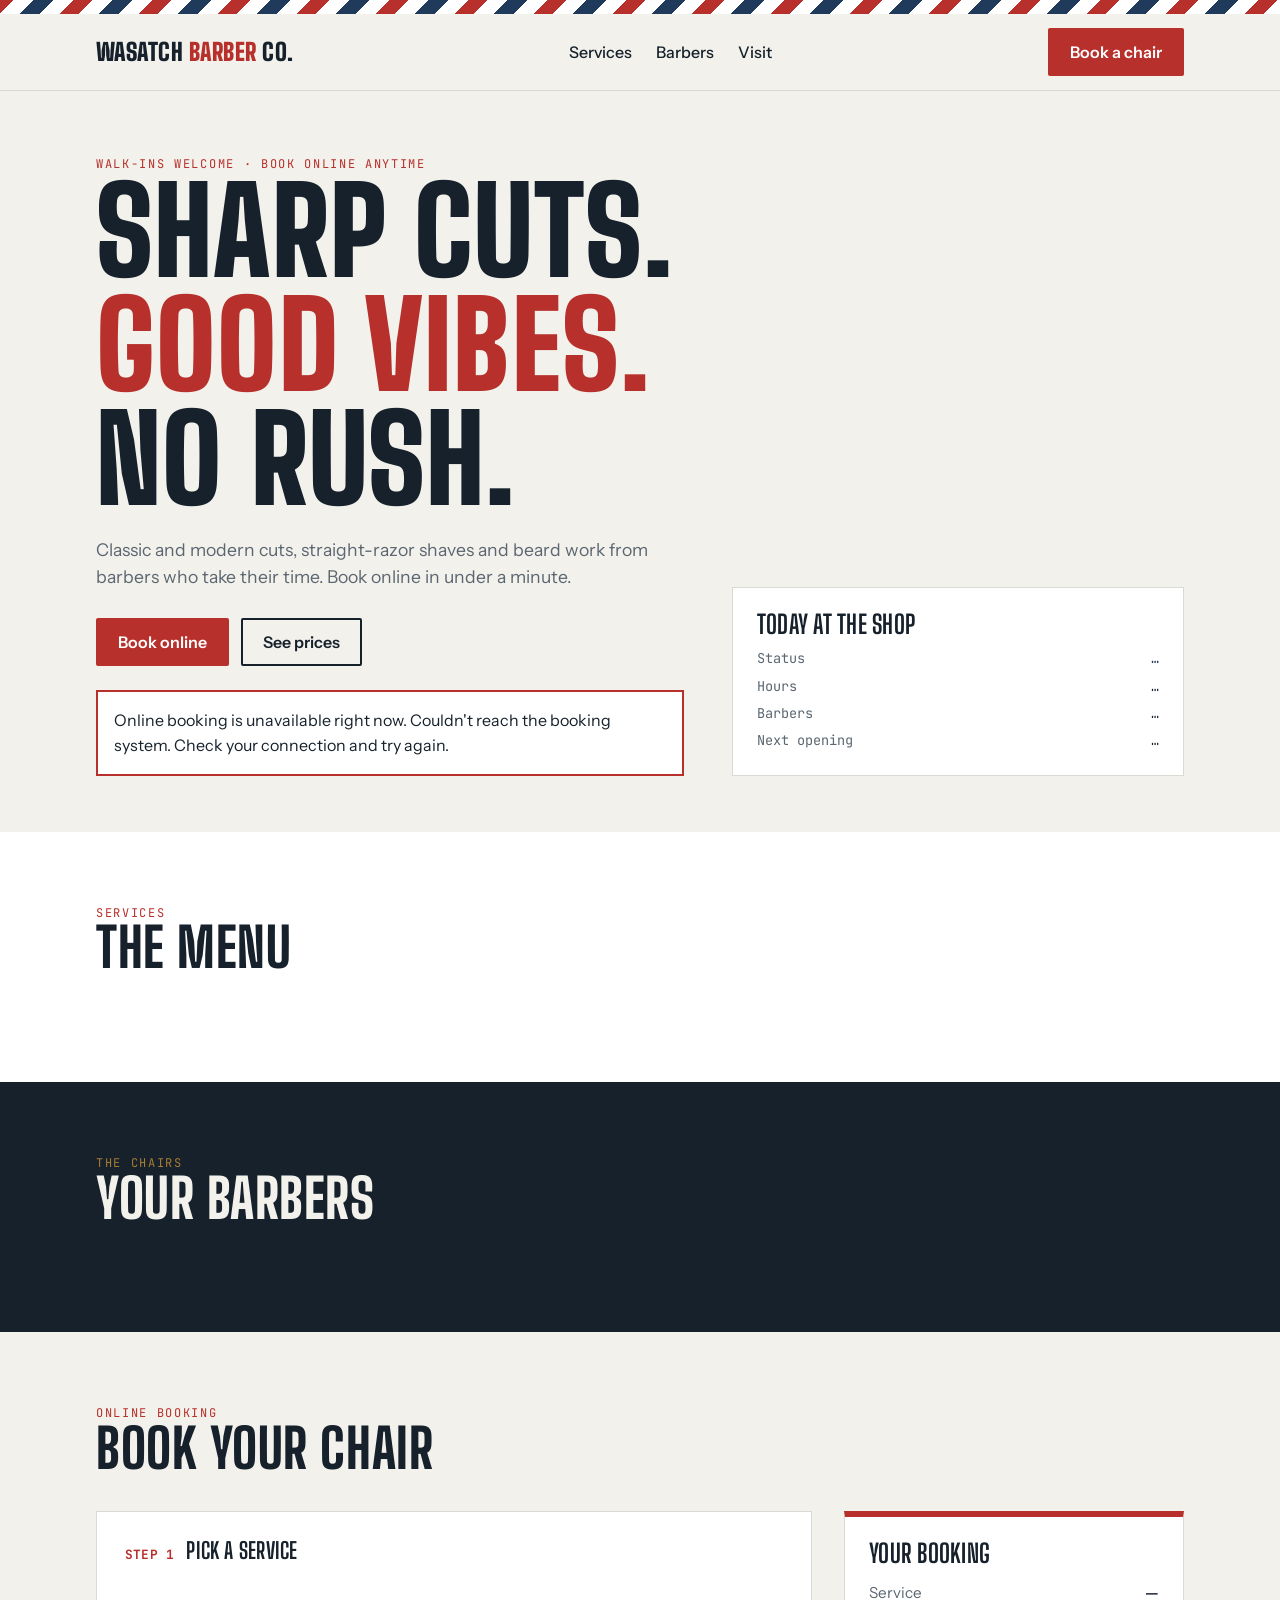
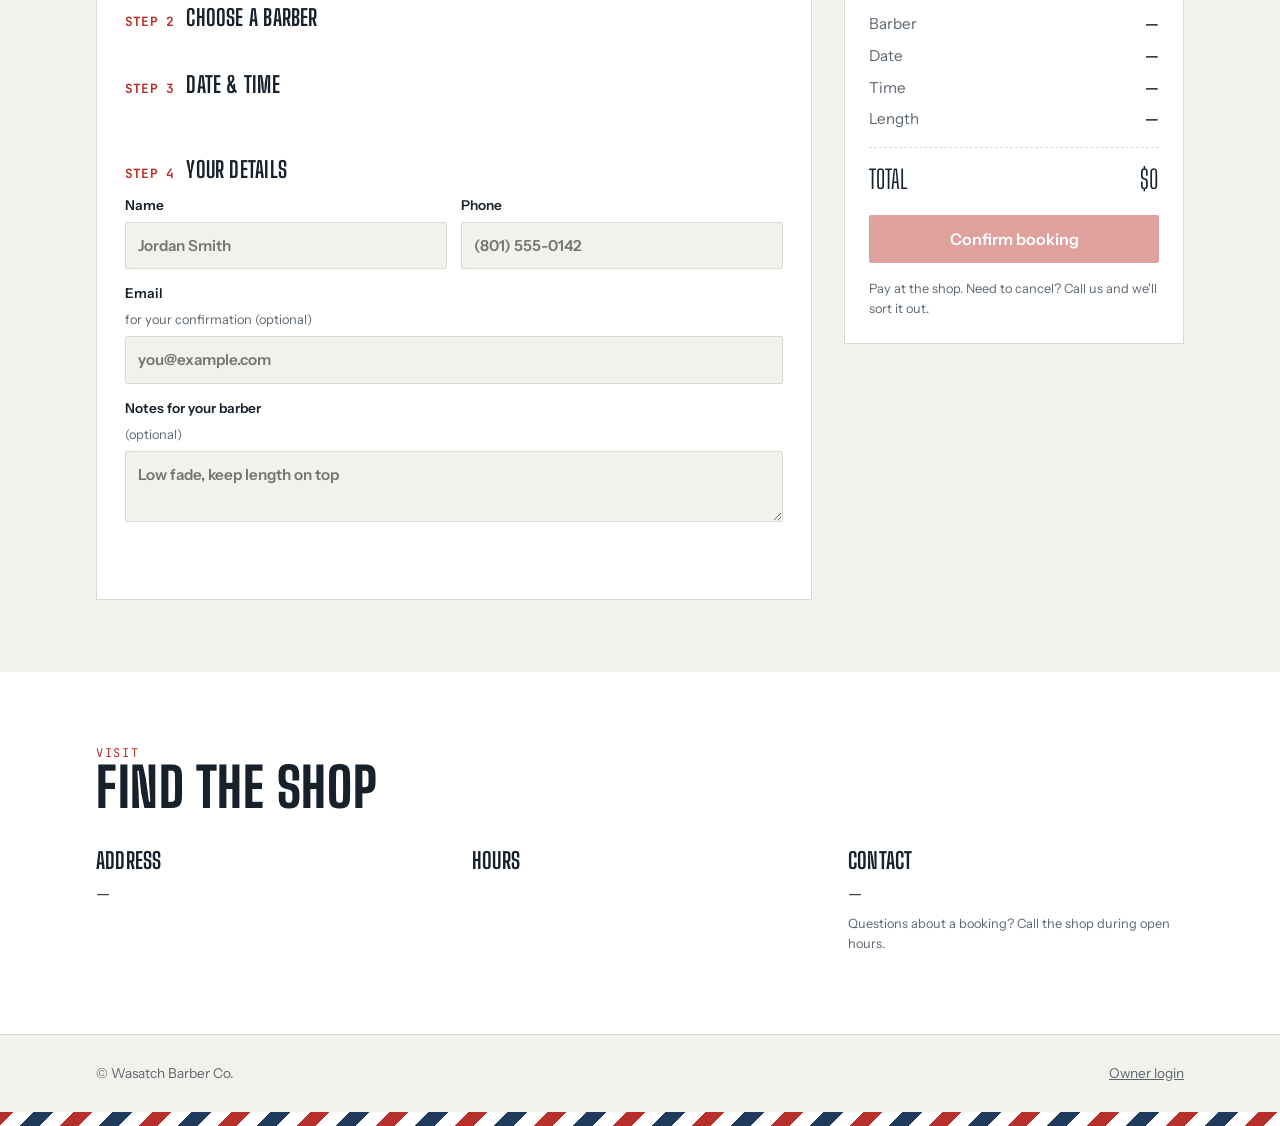
==== index.html @ 608812fb "Add files via upload" ====
<!doctype html>
<html lang="en">
<head>
<meta charset="utf-8">
<meta name="viewport" content="width=device-width, initial-scale=1, viewport-fit=cover">
<title>Wasatch Barber Co.</title>
<meta name="claude:viewport-fit-sides" content="cover">
<meta name="description" content="Cuts, fades, shaves and beard work. Book your chair online.">
<link rel="stylesheet" href="https://fonts.googleapis.com/css2?family=Big+Shoulders+Display:wght@600;800;900&family=Instrument+Sans:wght@400;500;600&family=JetBrains+Mono:wght@500&display=swap">
<link rel="stylesheet" href="styles.css">
<style>
section{padding-block:72px}
section[id]{scroll-margin-top:84px}

header{position:sticky;top:env(safe-area-inset-top,0px);z-index:10;background:var(--bg);border-bottom:1px solid var(--line)}
.nav{display:flex;align-items:center;justify-content:space-between;gap:16px;padding-block:14px}
.logo{font-family:var(--display);font-weight:900;font-size:1.5rem;text-transform:uppercase;text-decoration:none;letter-spacing:.02em;min-width:0}
.logo span{color:var(--red)}
.nav ul{display:flex;gap:24px;list-style:none;margin:0;padding:0;font-weight:500}
.nav ul a{text-decoration:none}
.nav ul a:hover{color:var(--red)}
@media (max-width:720px){.nav ul{display:none}}

.hero{padding-block:64px 56px}
.hero-grid{display:grid;grid-template-columns:1.3fr 1fr;gap:48px;align-items:end}
.hero h1{font-size:clamp(3.4rem,10vw,7.5rem);font-weight:900}
.hero h1 em{font-style:normal;color:var(--red)}
.hero p{max-width:46ch;color:var(--muted);font-size:1.1rem;margin:20px 0 28px}
.hero .actions{display:flex;flex-wrap:wrap;gap:12px}
.ticket{background:var(--surface);border:1px solid var(--line);padding:24px;font-family:var(--mono);font-size:.85rem}
.ticket h3{font-size:1.6rem;margin-bottom:12px}
.ticket dl{display:grid;grid-template-columns:auto 1fr;gap:6px 16px;margin:0}
.ticket dt{color:var(--muted)} .ticket dd{margin:0;text-align:right}
.ticket .open{color:var(--navy);font-weight:500}
@media (max-width:820px){.hero-grid{grid-template-columns:1fr}}

.menu{display:grid;grid-template-columns:1fr 1fr;gap:8px 64px;margin-top:36px}
.item{display:grid;grid-template-columns:1fr auto;gap:2px 12px;padding-block:16px;border-bottom:1px dashed var(--line)}
.item b{font-family:var(--display);font-size:1.5rem;text-transform:uppercase;font-weight:800}
.item .price{font-family:var(--display);font-size:1.5rem;font-weight:800;color:var(--red);font-variant-numeric:tabular-nums}
.item small{color:var(--muted);grid-column:1/-1}
.item .dur{font-family:var(--mono);font-size:.75rem;color:var(--navy)}
@media (max-width:720px){.menu{grid-template-columns:1fr}}

.dark-band{background:var(--ink);color:var(--bg)}
.dark-band .eyebrow{color:var(--brass)}
.barbers{display:grid;grid-template-columns:repeat(3,1fr);gap:24px;margin-top:36px}
.barber{display:grid;gap:10px;align-content:start}
.portrait{aspect-ratio:4/5;max-width:100%;display:grid;place-items:center;background:repeating-linear-gradient(90deg,transparent 0 22px,rgba(127,127,127,.12) 22px 23px),var(--navy);color:var(--bg);font-family:var(--display);font-size:4rem;font-weight:900}
.barber:nth-child(3n+2) .portrait{background-color:var(--red)}
.barber:nth-child(3n) .portrait{background-color:var(--brass)}
.barber h3{font-size:1.7rem}
.barber p{margin:0;opacity:.75;font-size:.95rem}
@media (max-width:720px){.barbers{grid-template-columns:1fr}.portrait{aspect-ratio:16/9}}

.book{display:grid;grid-template-columns:1fr 340px;gap:32px;margin-top:36px;align-items:start}
@media (max-width:900px){.book{grid-template-columns:1fr}}
.panel{background:var(--surface);border:1px solid var(--line);padding:28px;display:grid;grid-template-columns:minmax(0,1fr);gap:32px;min-width:0}
.step{min-width:0}
.step h3{font-size:1.4rem;display:flex;gap:12px;align-items:baseline;margin-bottom:14px}
.step h3 i{font-style:normal;font-family:var(--mono);font-size:.8rem;color:var(--red)}
.days{display:flex;gap:8px;overflow-x:auto;padding-bottom:4px}
.day{flex:0 0 auto;width:64px;text-align:center;padding:10px 0;display:grid;gap:2px}
.day span{font-family:var(--mono);font-size:.7rem;text-transform:uppercase}
.day strong{font-family:var(--display);font-size:1.6rem;font-weight:800;line-height:1}
.slots{display:grid;grid-template-columns:repeat(auto-fill,minmax(88px,1fr));gap:8px;margin-top:14px}
.slots .chip{font-family:var(--mono);font-size:.85rem;text-align:center}
.slots .msg{grid-column:1/-1;margin:0;color:var(--muted)}
.fields{display:grid;grid-template-columns:1fr 1fr;gap:14px}
.fields .full{grid-column:1/-1}
@media (max-width:560px){.fields{grid-template-columns:1fr}}

.summary{position:sticky;top:90px;background:var(--surface);border:1px solid var(--line);border-top:6px solid var(--red);padding:24px;display:grid;gap:16px}
.summary h3{font-size:1.6rem}
.summary dl{display:grid;grid-template-columns:auto 1fr;gap:8px 16px;margin:0;font-size:.95rem}
.summary dt{color:var(--muted)} .summary dd{margin:0;text-align:right;font-weight:600}
.summary .total{border-top:1px dashed var(--line);padding-top:12px;font-family:var(--display);font-size:1.6rem;text-transform:uppercase;display:flex;justify-content:space-between}
.summary .note{font-size:.8rem;color:var(--muted);margin:0}

.confirm{border:2px solid var(--navy);padding:24px;display:grid;gap:10px}
.confirm h3{font-size:2rem;color:var(--navy)}
.confirm p{margin:0}
.confirm code{font-family:var(--mono);background:var(--chip);padding:2px 8px}

.visit{display:grid;grid-template-columns:1fr 1fr 1fr;gap:40px;margin-top:36px}
.visit h3{font-size:1.4rem;margin-bottom:10px}
.visit p{margin:0 0 8px}
.hours{display:grid;grid-template-columns:auto 1fr;gap:4px 20px;font-variant-numeric:tabular-nums;margin:0}
.hours dd{margin:0;text-align:right}
.hours .today{color:var(--red);font-weight:600}
@media (max-width:820px){.visit{grid-template-columns:1fr}}
footer{border-top:1px solid var(--line);padding-block:28px;color:var(--muted);font-size:.85rem}
.foot{display:flex;flex-wrap:wrap;justify-content:space-between;gap:12px}
.load-err{background:var(--surface);border:2px solid var(--red);padding:16px;margin-top:24px}
</style>
</head>
<body>

<div class="demo-bar" id="demoBar" hidden>
  <div class="wrap"><b>Demo mode</b><span>Bookings are saved only in this browser. Connect your Google Apps Script to go live.</span></div>
</div>
<div class="pole" aria-hidden="true"></div>
<header>
  <nav class="wrap nav">
    <a class="logo" href="#top" id="logo">Wasatch <span>Barber</span> Co.</a>
    <ul>
      <li><a href="#services">Services</a></li>
      <li><a href="#barbers">Barbers</a></li>
      <li><a href="#visit">Visit</a></li>
    </ul>
    <a class="btn" href="#book">Book a chair</a>
  </nav>
</header>

<main id="top">
  <section class="hero">
    <div class="wrap hero-grid">
      <div>
        <div class="eyebrow">Walk-ins welcome · Book online anytime</div>
        <h1>Sharp cuts.<br><em>Good vibes.</em><br>No rush.</h1>
        <p id="about">Classic and modern cuts, straight-razor shaves and beard work from barbers who take their time. Book online in under a minute.</p>
        <div class="actions">
          <a class="btn" href="#book">Book online</a>
          <a class="btn ghost" href="#services">See prices</a>
        </div>
        <div class="load-err" id="loadErr" hidden></div>
      </div>
      <aside class="ticket" aria-label="Today at the shop">
        <h3>Today at the shop</h3>
        <dl>
          <dt>Status</dt><dd class="open" id="status">…</dd>
          <dt>Hours</dt><dd id="todayHours">…</dd>
          <dt>Barbers</dt><dd id="barberCount">…</dd>
          <dt>Next opening</dt><dd id="nextOpen">…</dd>
        </dl>
      </aside>
    </div>
  </section>

  <section id="services" style="background:var(--surface)">
    <div class="wrap">
      <div class="eyebrow">Services</div>
      <h2>The menu</h2>
      <div class="menu" id="menu"></div>
    </div>
  </section>

  <section id="barbers" class="dark-band">
    <div class="wrap">
      <div class="eyebrow">The chairs</div>
      <h2>Your barbers</h2>
      <div class="barbers" id="barberList"></div>
    </div>
  </section>

  <section id="book">
    <div class="wrap">
      <div class="eyebrow">Online booking</div>
      <h2>Book your chair</h2>
      <div class="book">
        <form class="panel" id="bookForm" novalidate>
          <div class="step">
            <h3><i>Step 1</i> Pick a service</h3>
            <div class="chips" id="svcChips"></div>
          </div>
          <div class="step">
            <h3><i>Step 2</i> Choose a barber</h3>
            <div class="chips" id="barberChips"></div>
          </div>
          <div class="step">
            <h3><i>Step 3</i> Date &amp; time</h3>
            <div class="days" id="days"></div>
            <div class="slots" id="slots" aria-live="polite"></div>
          </div>
          <div class="step">
            <h3><i>Step 4</i> Your details</h3>
            <div class="fields">
              <label class="field" for="name">Name<input id="name" autocomplete="name" placeholder="Jordan Smith"></label>
              <label class="field" for="phone">Phone<input id="phone" type="tel" autocomplete="tel" placeholder="(801) 555-0142"></label>
              <label class="field full" for="email">Email <span class="hint">for your confirmation (optional)</span><input id="email" type="email" autocomplete="email" placeholder="you@example.com"></label>
              <label class="field full" for="notes">Notes for your barber <span class="hint">(optional)</span><textarea id="notes" rows="2" placeholder="Low fade, keep length on top"></textarea></label>
            </div>
          </div>
          <p class="err" id="err" role="alert"></p>
          <div id="confirmBox" class="confirm" hidden></div>
        </form>

        <aside class="summary" aria-live="polite">
          <h3>Your booking</h3>
          <dl>
            <dt>Service</dt><dd id="sSvc">—</dd>
            <dt>Barber</dt><dd id="sBarber">—</dd>
            <dt>Date</dt><dd id="sDate">—</dd>
            <dt>Time</dt><dd id="sTime">—</dd>
            <dt>Length</dt><dd id="sDur">—</dd>
          </dl>
          <div class="total"><span>Total</span><span id="sTotal">$0</span></div>
          <button class="btn" type="submit" form="bookForm" id="submitBtn" disabled>Confirm booking</button>
          <p class="note">Pay at the shop. Need to cancel? Call us and we'll sort it out.</p>
        </aside>
      </div>
    </div>
  </section>

  <section id="visit" style="background:var(--surface)">
    <div class="wrap">
      <div class="eyebrow">Visit</div>
      <h2>Find the shop</h2>
      <div class="visit">
        <div>
          <h3>Address</h3>
          <p id="addr">—</p>
        </div>
        <div>
          <h3>Hours</h3>
          <dl class="hours" id="hoursList"></dl>
        </div>
        <div>
          <h3>Contact</h3>
          <p id="contact">—</p>
          <p class="hint">Questions about a booking? Call the shop during open hours.</p>
        </div>
      </div>
    </div>
  </section>
</main>

<footer>
  <div class="wrap foot">
    <span id="copy">© Wasatch Barber Co.</span>
    <a href="admin.html">Owner login</a>
  </div>
</footer>
<div class="pole" aria-hidden="true"></div>

<script src="config.js"></script>
<script src="api.js"></script>
<script>
(function () {
  const U = BookingUtil, $ = id => document.getElementById(id);
  let CFG = null;
  const state = { svc: null, barber: 'any', date: null, time: null, slots: [], loading: false };
  let slotReq = 0;

  if (!BookingAPI.live) $('demoBar').hidden = false;
  init();

  async function init() {
    try {
      CFG = await BookingAPI.call('getConfig');
    } catch (e) {
      $('loadErr').hidden = false;
      $('loadErr').textContent = 'Online booking is unavailable right now. ' + e.message;
      return;
    }
    renderShop(); renderMenu(); renderBarbers(); renderHours(); renderToday();
    state.svc = CFG.services[0] ? CFG.services[0].id : null;
    renderPickers();
    pickFirstDay();
  }

  /* ---------- Shop info ---------- */
  function renderShop() {
    const s = CFG.shop, words = s.name.split(' ');
    $('logo').innerHTML = words.length >= 3
      ? U.esc(words[0]) + ' <span>' + U.esc(words[1]) + '</span> ' + U.esc(words.slice(2).join(' '))
      : U.esc(s.name);
    document.title = s.name;
    if (s.about) $('about').textContent = s.about;
    $('addr').innerHTML = U.esc(s.address) + '<br>' + U.esc(s.city);
    $('contact').innerHTML = U.esc(s.phone) + '<br>' + U.esc(s.email);
    $('copy').textContent = '© ' + new Date().getFullYear() + ' ' + s.name;
  }
  function renderMenu() {
    $('menu').innerHTML = CFG.services.map(s => `<div class="item"><b>${U.esc(s.name)}</b><span class="price">$${U.esc(s.price)}</span><small>${U.esc(s.desc)} <span class="dur">· ${s.dur} min</span></small></div>`).join('')
      || '<p class="hint">Services coming soon.</p>';
  }
  function renderBarbers() {
    $('barberList').innerHTML = CFG.barbers.map(b => `<div class="barber"><div class="portrait" aria-hidden="true">${U.esc(b.init)}</div><h3>${U.esc(b.name)}</h3><p>${U.esc(b.bio)}</p></div>`).join('');
  }
  const hoursText = h => h ? U.fmtTime(h[0]) + ' – ' + U.fmtTime(h[1]) : 'Closed';
  function renderHours() {
    const today = new Date().getDay();
    $('hoursList').innerHTML = [1, 2, 3, 4, 5, 6, 0].map(d => {
      const cls = d === today ? ' class="today"' : '';
      return `<dt${cls}>${U.DAYNAMES[d]}</dt><dd${cls}>${hoursText(CFG.hours[d])}</dd>`;
    }).join('');
  }
  function renderToday() {
    const now = new Date(), d = now.getDay(), h = CFG.hours[d], todayYmd = U.ymd(now);
    const closedToday = !h || U.closedOn(CFG.closures, todayYmd, '');
    const mins = now.getHours() * 60 + now.getMinutes();
    $('todayHours').textContent = closedToday ? 'Closed today' : hoursText(h);
    const openNow = !closedToday && mins >= h[0] && mins < h[1];
    $('status').textContent = openNow ? 'Open now' : 'Closed now';
    $('barberCount').textContent = CFG.barbers.filter(b => !(b.daysOff || []).includes(d) && !U.closedOn(CFG.closures, todayYmd, b.id)).length + ' in today';
    const next = bookableDays()[0];
    $('nextOpen').textContent = next ? (next === todayYmd ? 'Today' : U.fmtDate(next)) : '—';
  }

  /* ---------- Booking ---------- */
  function barberWorks(b, date) {
    const wd = U.parseYmd(date).getDay();
    return !(b.daysOff || []).includes(wd) && !U.closedOn(CFG.closures, date, b.id);
  }
  function bookableDays() {
    const out = [];
    for (let i = 0; i <= CFG.windowDays; i++) {
      const date = U.addDays(CFG.today, i), wd = U.parseYmd(date).getDay();
      if (!CFG.hours[wd] || U.closedOn(CFG.closures, date, '')) continue;
      const crew = state.barber === 'any' ? CFG.barbers : CFG.barbers.filter(b => b.id === state.barber);
      if (crew.some(b => barberWorks(b, date))) out.push(date);
    }
    return out;
  }

  function chipGroup(el, items, key, onPick) {
    el.innerHTML = items.map(i => `<button type="button" class="chip" data-v="${U.esc(i.id)}" aria-pressed="${state[key] === i.id}">${U.esc(i.label)}</button>`).join('');
    el.onclick = e => {
      const b = e.target.closest('.chip');
      if (!b || b.disabled || state[key] === b.dataset.v) return;
      state[key] = b.dataset.v; onPick();
    };
  }

  function renderPickers() {
    chipGroup($('svcChips'), CFG.services.map(s => ({ id: s.id, label: `${s.name} · $${s.price}` })), 'svc', () => { renderPickers(); loadSlots(); });
    chipGroup($('barberChips'), [{ id: 'any', label: 'First available' }, ...CFG.barbers.map(b => ({ id: b.id, label: b.name }))], 'barber', () => {
      renderPickers();
      if (!bookableDays().includes(state.date)) pickFirstDay(); else loadSlots();
    });
    const days = bookableDays();
    $('days').innerHTML = days.map(date => {
      const d = U.parseYmd(date);
      return `<button type="button" class="chip day" data-v="${date}" aria-pressed="${state.date === date}"><span>${date === CFG.today ? 'Today' : U.DAYNAMES[d.getDay()].slice(0, 3)}</span><strong>${d.getDate()}</strong><span>${d.toLocaleString('en-US', { month: 'short' })}</span></button>`;
    }).join('') || '<p class="hint">No open days in the booking window. Call the shop.</p>';
    $('days').onclick = e => {
      const b = e.target.closest('.chip');
      if (!b || state.date === b.dataset.v) return;
      state.date = b.dataset.v; renderPickers(); loadSlots();
    };
    renderSummary();
  }

  function pickFirstDay() {
    state.date = bookableDays()[0] || null;
    renderPickers(); loadSlots();
  }

  async function loadSlots() {
    state.time = null; renderSummary();
    if (!state.date || !state.svc) { $('slots').innerHTML = ''; return; }
    const id = ++slotReq;
    $('slots').innerHTML = '<p class="msg"><span class="spinner"></span> Checking open times…</p>';
    try {
      const res = await BookingAPI.call('getSlots', { date: state.date, serviceId: state.svc, barberId: state.barber });
      if (id !== slotReq) return;
      state.slots = res.slots;
      renderSlots();
    } catch (e) {
      if (id !== slotReq) return;
      $('slots').innerHTML = `<p class="msg">${U.esc(e.message)}</p>`;
    }
  }
  function renderSlots() {
    $('slots').innerHTML = state.slots.map(s => `<button type="button" class="chip" data-v="${s.time}" aria-pressed="${state.time === s.time}">${U.fmtTime(s.time)}</button>`).join('')
      || '<p class="msg">No open times this day. Pick another date or barber.</p>';
    $('slots').onclick = e => {
      const b = e.target.closest('.chip'); if (!b) return;
      state.time = Number(b.dataset.v); renderSlots(); renderSummary();
    };
  }

  function renderSummary() {
    const svc = CFG.services.find(s => s.id === state.svc);
    $('sSvc').textContent = svc ? svc.name : '—';
    $('sBarber').textContent = state.barber === 'any' ? 'First available' : CFG.barbers.find(b => b.id === state.barber).name;
    $('sDate').textContent = state.date ? U.fmtDate(state.date) : '—';
    $('sTime').textContent = state.time != null ? U.fmtTime(state.time) : '—';
    $('sDur').textContent = svc ? svc.dur + ' min' : '—';
    $('sTotal').textContent = svc ? '$' + svc.price : '$0';
    $('submitBtn').disabled = state.time == null || state.loading;
  }

  $('bookForm').addEventListener('submit', async e => {
    e.preventDefault();
    const name = $('name').value.trim(), phone = $('phone').value.trim(), email = $('email').value.trim();
    const err = $('err');
    if (state.time == null) { err.textContent = 'Pick a time to continue.'; return; }
    if (!name) { err.textContent = 'Enter your name so your barber knows who to expect.'; $('name').focus(); return; }
    if (phone.replace(/\D/g, '').length < 10) { err.textContent = 'Enter a 10-digit phone number.'; $('phone').focus(); return; }
    if (email && !/^[^@\s]+@[^@\s]+\.[^@\s]+$/.test(email)) { err.textContent = 'Check your email address.'; $('email').focus(); return; }
    err.textContent = '';
    state.loading = true;
    const btn = $('submitBtn');
    btn.disabled = true; btn.innerHTML = '<span class="spinner"></span> Booking…';
    try {
      const r = await BookingAPI.call('book', { date: state.date, time: state.time, serviceId: state.svc, barberId: state.barber, name, phone, email, notes: $('notes').value.trim() });
      const box = $('confirmBox');
      box.hidden = false;
      box.innerHTML = `<h3>You're booked, ${U.esc(name.split(' ')[0])}</h3>
        <p>${U.esc(r.service)} with ${U.esc(r.barberName)} on ${U.fmtDate(r.date, { weekday: 'long', month: 'long', day: 'numeric' })} at ${U.fmtTime(r.time)}.</p>
        <p>Confirmation code <code>${U.esc(r.code)}</code>${email ? '. We emailed you a copy.' : '. Show it at the front desk.'}</p>`;
      box.scrollIntoView({ block: 'center' });
      ['notes'].forEach(id => $(id).value = '');
    } catch (ex) {
      err.textContent = ex.message;
    } finally {
      state.loading = false;
      btn.textContent = 'Confirm booking';
      loadSlots();
    }
  });
})();
</script>
</body>
</html>
---- styles.css ----
/* Shared tokens and components for the public site and the admin page. */
:root{
  --bg:#f2f1ec; --surface:#ffffff; --ink:#16212b; --muted:#5b6670; --line:#d9dad3;
  --red:#b8302b; --navy:#1f3a5a; --brass:#a87c32; --on-accent:#ffffff; --chip:#e8e7e0;
  --ok:#2f6b3f; --ok-bg:#e3efe5;
  --display:"Big Shoulders Display",Impact,"Arial Narrow",sans-serif;
  --body:"Instrument Sans",system-ui,-apple-system,"Segoe UI",sans-serif;
  --mono:"JetBrains Mono",ui-monospace,Menlo,monospace;
}
@media (prefers-color-scheme: dark){:root:not([data-theme="light"]){
  --bg:#11171d; --surface:#18212a; --ink:#ecebe5; --muted:#9aa4ad; --line:#2a3540;
  --red:#e0574f; --navy:#7fa6d4; --brass:#d4a654; --on-accent:#11171d; --chip:#222d38;
  --ok:#7cc48f; --ok-bg:#1b2e22; color-scheme:dark}}
:root[data-theme="dark"]{
  --bg:#11171d; --surface:#18212a; --ink:#ecebe5; --muted:#9aa4ad; --line:#2a3540;
  --red:#e0574f; --navy:#7fa6d4; --brass:#d4a654; --on-accent:#11171d; --chip:#222d38;
  --ok:#7cc48f; --ok-bg:#1b2e22; color-scheme:dark}

*{box-sizing:border-box}
html{scroll-padding-top:env(safe-area-inset-top,0px)}
@media (prefers-reduced-motion:no-preference){html{scroll-behavior:smooth}}
body{margin:0;background:var(--bg);color:var(--ink);font-family:var(--body);font-size:16px;line-height:1.55}
[hidden]{display:none!important}
img{max-width:100%}
.wrap{max-width:1120px;margin:0 auto;padding-left:max(16px,env(safe-area-inset-left,0px));padding-right:max(16px,env(safe-area-inset-right,0px))}
h1,h2,h3{font-family:var(--display);text-transform:uppercase;line-height:.95;margin:0;text-wrap:balance;letter-spacing:.01em}
h2{font-size:clamp(2.2rem,5vw,3.4rem);font-weight:800}
.eyebrow{font-family:var(--mono);font-size:.75rem;letter-spacing:.14em;text-transform:uppercase;color:var(--red)}
a{color:inherit}
:focus-visible{outline:3px solid var(--brass);outline-offset:2px}

.btn{display:inline-flex;align-items:center;justify-content:center;gap:8px;border:0;cursor:pointer;font:600 1rem var(--body);padding:14px 22px;border-radius:2px;background:var(--red);color:var(--on-accent);text-decoration:none}
.btn.ghost{background:transparent;color:var(--ink);box-shadow:inset 0 0 0 2px var(--ink)}
.btn.small{padding:8px 14px;font-size:.88rem}
.btn.quiet{background:var(--chip);color:var(--ink)}
.btn:disabled{opacity:.45;cursor:not-allowed}

.chips{display:flex;flex-wrap:wrap;gap:8px}
.chip{border:1px solid var(--line);background:var(--chip);color:var(--ink);font:500 .92rem var(--body);padding:10px 14px;border-radius:2px;cursor:pointer;max-width:100%}
.chip:hover{border-color:var(--ink)}
.chip[aria-pressed="true"]{background:var(--ink);color:var(--bg);border-color:var(--ink)}
.chip:disabled{text-decoration:line-through;opacity:.4;cursor:not-allowed}

label.field{display:grid;gap:6px;font-size:.85rem;font-weight:600;min-width:0;align-content:start}
input,textarea,select{font:inherit;font-size:.95rem;padding:11px 12px;border:1px solid var(--line);background:var(--bg);color:var(--ink);border-radius:2px;width:100%;min-width:0}
textarea{resize:vertical}
input[type=checkbox]{width:18px;height:18px;padding:0;accent-color:var(--red)}
.hint{font-size:.8rem;color:var(--muted);font-weight:400;margin:0}
.err{color:var(--red);font-size:.88rem;min-height:1.2em;margin:0}

.pole{height:14px;background:repeating-linear-gradient(-45deg,var(--red) 0 14px,var(--surface) 14px 28px,var(--navy) 28px 42px,var(--surface) 42px 56px);background-size:79px 14px;animation:spin 3s linear infinite}
@keyframes spin{to{background-position:79px 0}}
@media (prefers-reduced-motion:reduce){.pole{animation:none}}

.demo-bar{background:var(--navy);color:var(--bg);font-size:.85rem}
.demo-bar .wrap{padding-block:8px;display:flex;flex-wrap:wrap;gap:4px 16px;justify-content:space-between}
.demo-bar b{font-family:var(--mono);font-size:.72rem;letter-spacing:.1em;text-transform:uppercase}

.toast{position:fixed;left:50%;bottom:calc(20px + env(safe-area-inset-bottom,0px));transform:translateX(-50%);background:var(--ink);color:var(--bg);padding:12px 18px;border-radius:2px;font-size:.92rem;z-index:50;max-width:calc(100% - 32px);box-shadow:0 8px 24px rgba(0,0,0,.25)}
.toast.bad{background:var(--red);color:var(--on-accent)}
.spinner{display:inline-block;width:14px;height:14px;border:2px solid currentColor;border-right-color:transparent;border-radius:50%;animation:rot .7s linear infinite;vertical-align:-2px}
@keyframes rot{to{transform:rotate(360deg)}}
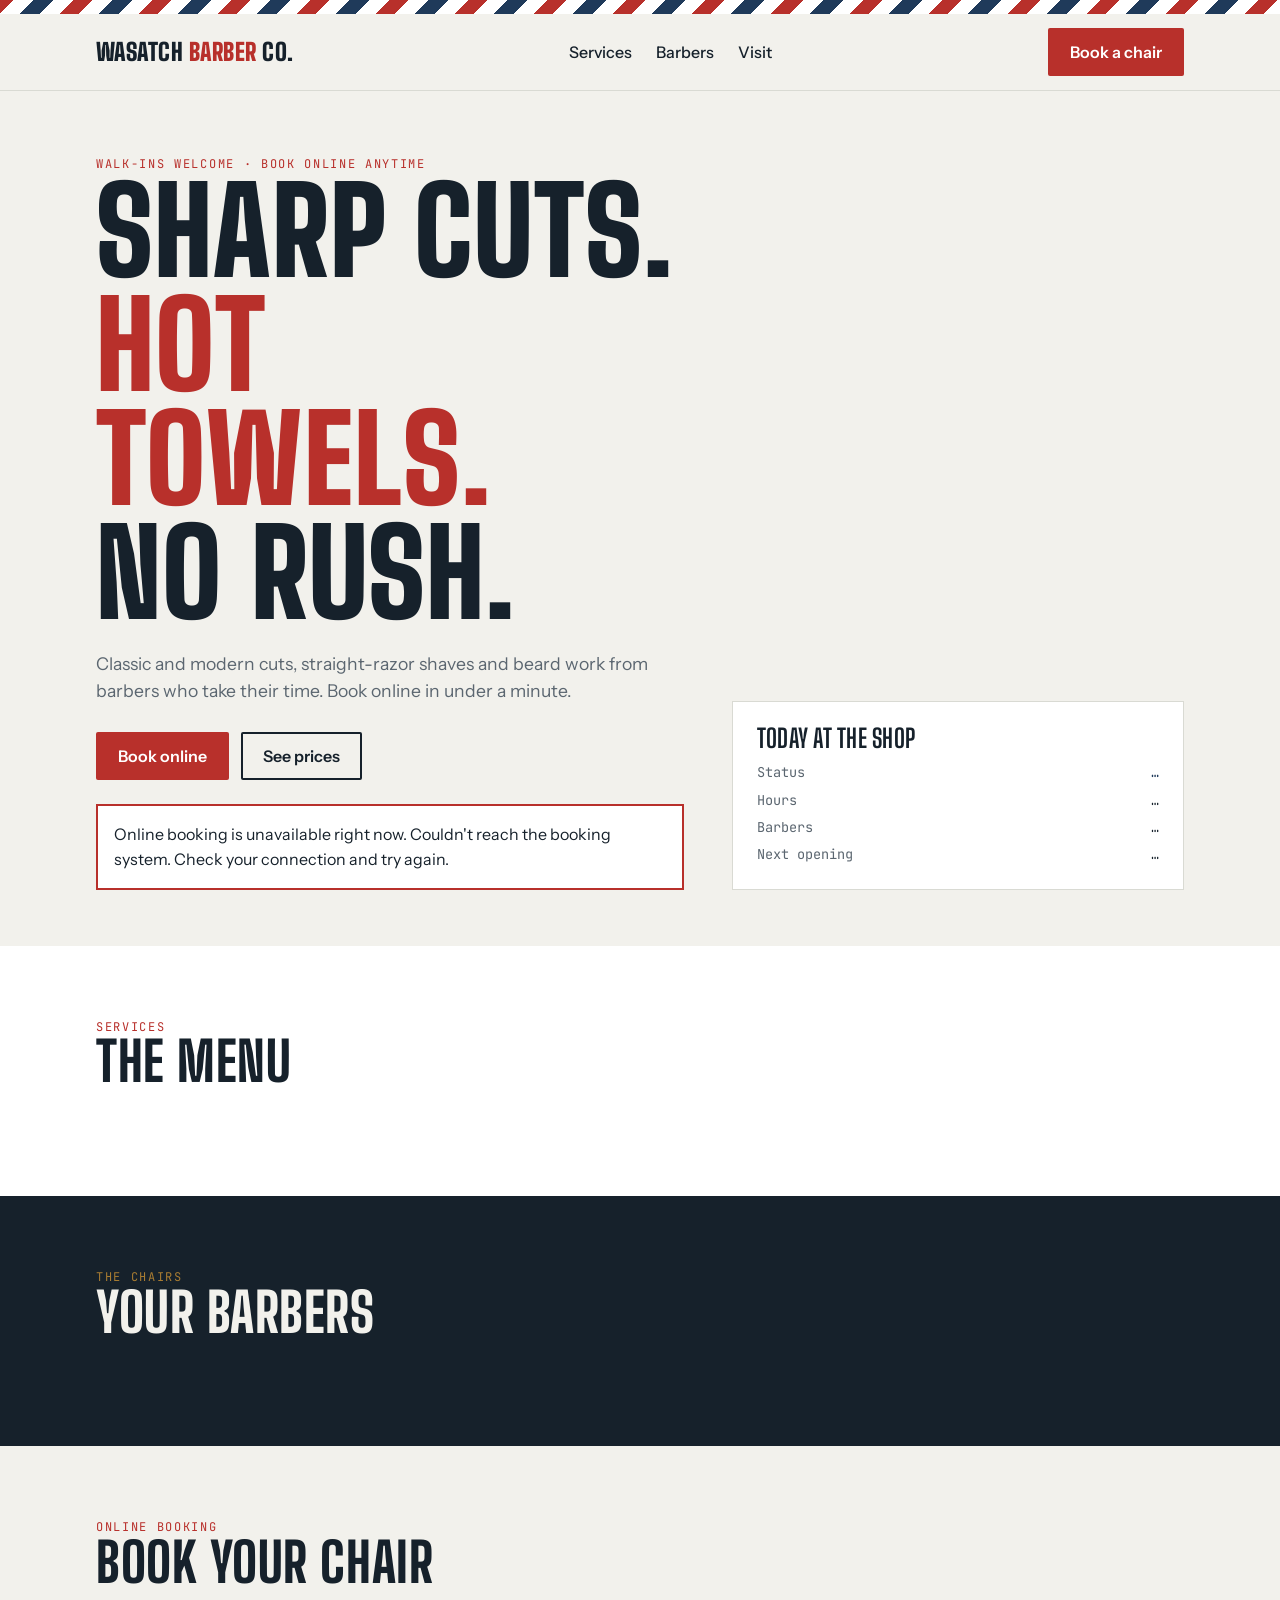
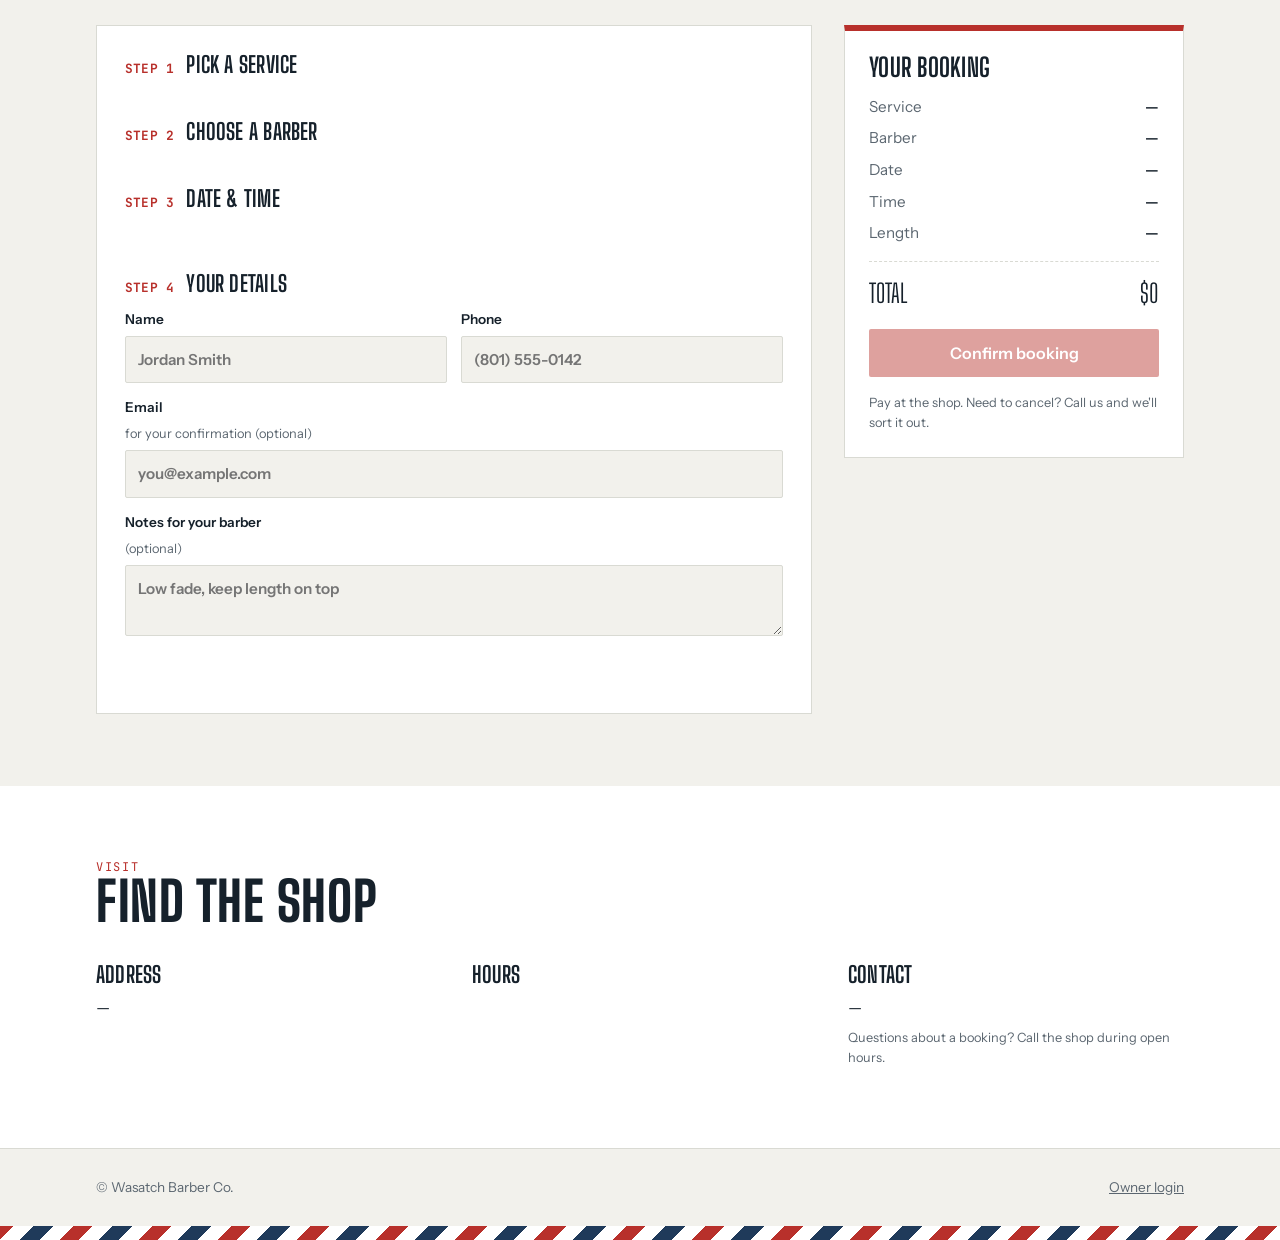
==== commit 64d4078c: "Change heading text from 'Good vibes' to 'Hot Towels'" ====
--- a/index.html
+++ b/index.html
@@ -117,7 +117,7 @@
     <div class="wrap hero-grid">
       <div>
         <div class="eyebrow">Walk-ins welcome · Book online anytime</div>
-        <h1>Sharp cuts.<br><em>Good vibes.</em><br>No rush.</h1>
+        <h1>Sharp cuts.<br><em>Hot Towels.</em><br>No rush.</h1>
         <p id="about">Classic and modern cuts, straight-razor shaves and beard work from barbers who take their time. Book online in under a minute.</p>
         <div class="actions">
           <a class="btn" href="#book">Book online</a>
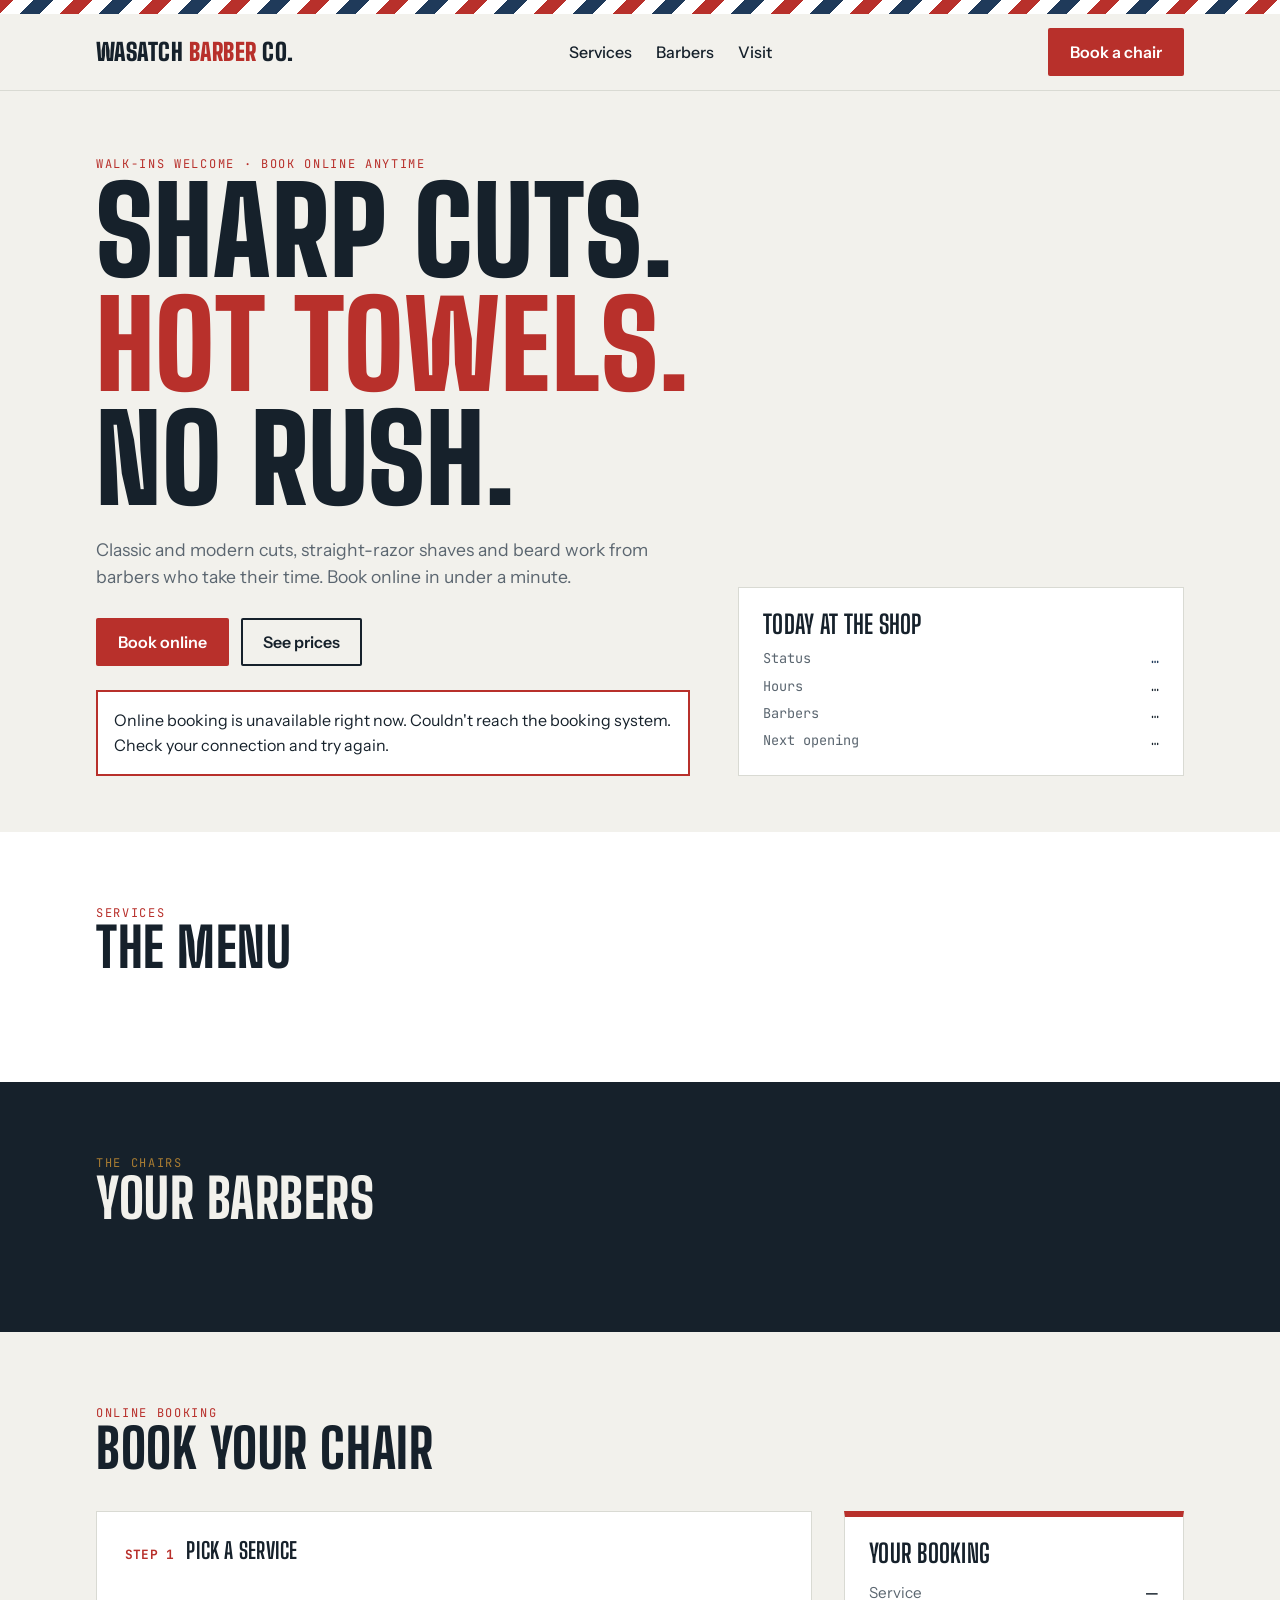
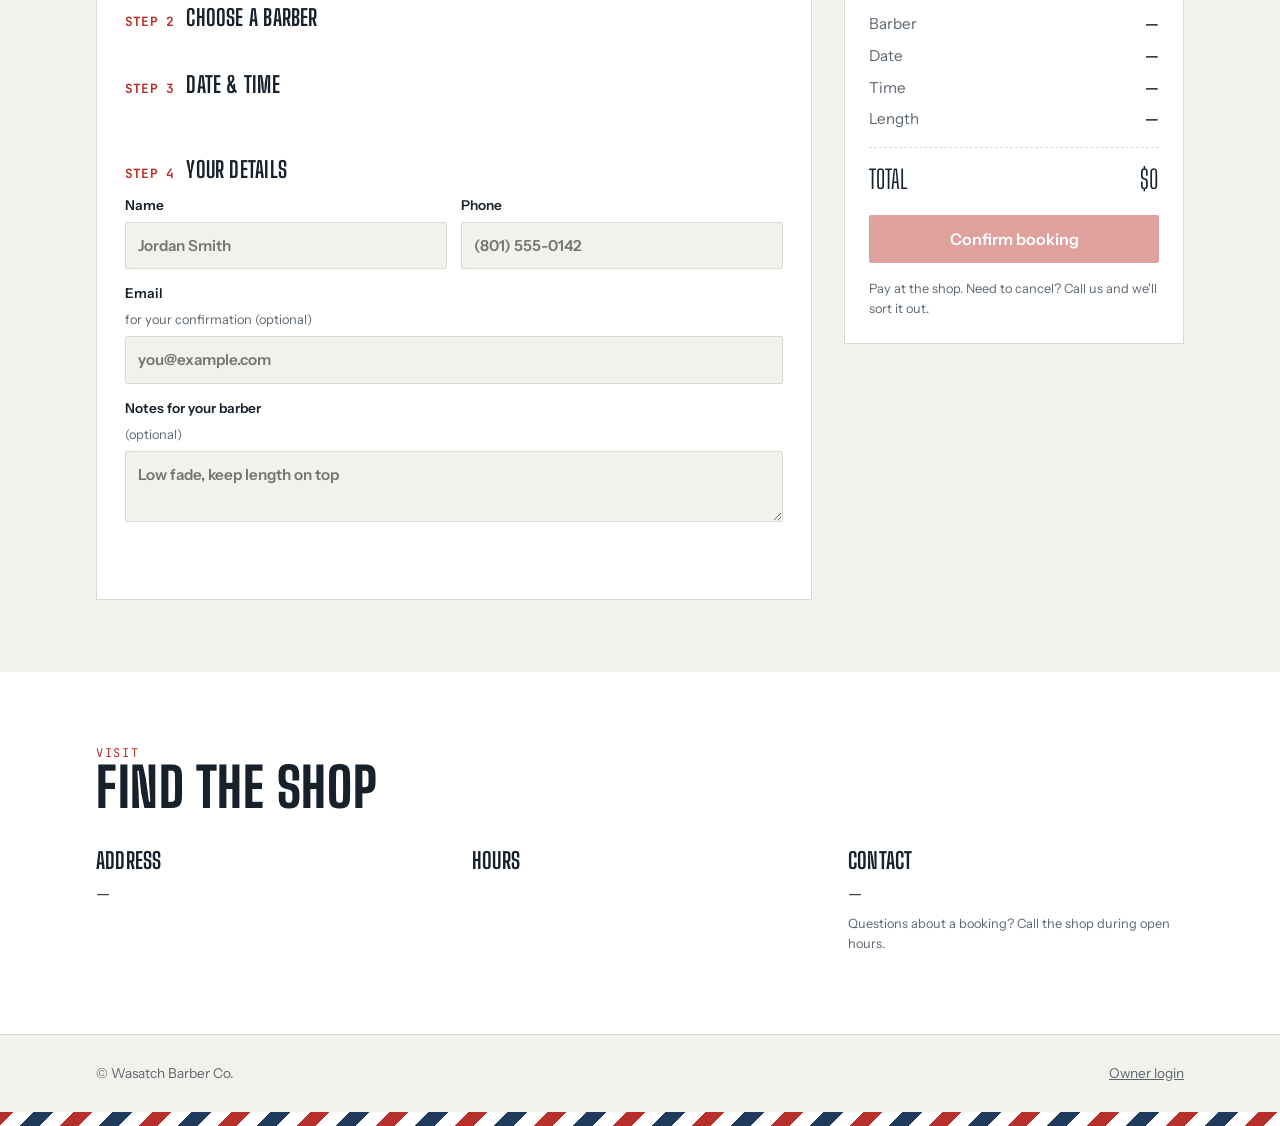
==== commit 6efa4596: "Fix HTML entity for 'Hot towels' text" ====
--- a/index.html
+++ b/index.html
@@ -117,7 +117,7 @@
     <div class="wrap hero-grid">
       <div>
         <div class="eyebrow">Walk-ins welcome · Book online anytime</div>
-        <h1>Sharp cuts.<br><em>Hot Towels.</em><br>No rush.</h1>
+        <h1>Sharp cuts.<br><em>Hot&nbsp;towels.</em><br>No rush.</h1>
         <p id="about">Classic and modern cuts, straight-razor shaves and beard work from barbers who take their time. Book online in under a minute.</p>
         <div class="actions">
           <a class="btn" href="#book">Book online</a>
